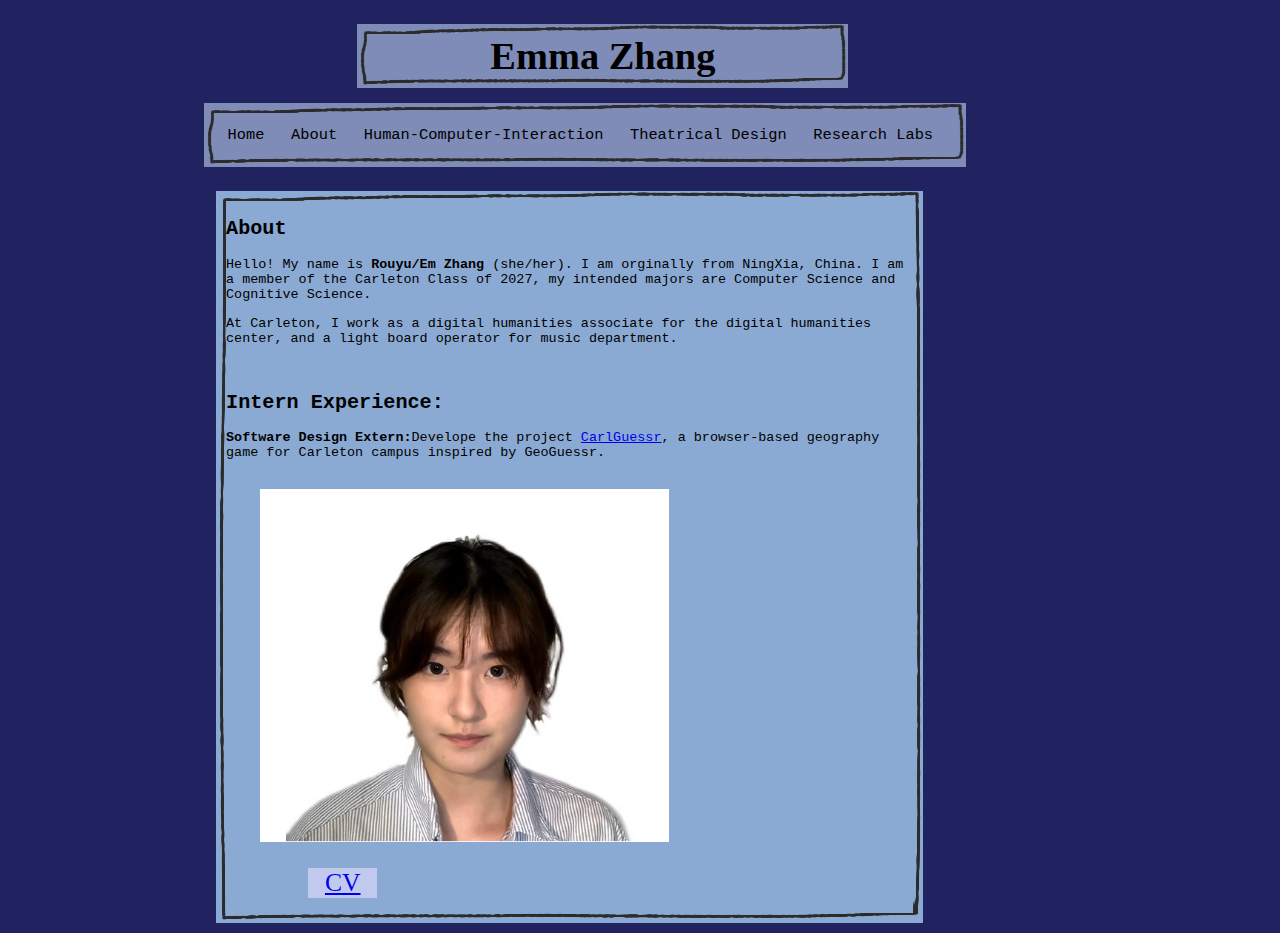
==== about.html @ 7c758288 "first deliverable" ====
<head>
    <title>Emma Zhang - About</title>
    <link rel="stylesheet" href="homepage.css">
    </head>
    
    <body>
    
    <div class="background"></div>
    
    <h1 id="borderimg"> Emma Zhang</h1> 
    
    <nav>
        <ul id = "borderimg">
            <li><a href="index.html">Home</a></li>
            <li><a href="about.html">About</a></li>
            <li><a href="hci.html">Human-Computer-Interaction</a></li>
            <li><a href="theater.html">Theatrical Design</a></li>
            <li><a href="labs.html">Research Labs</a></li>
        </ul>
    </nav>
    <div class = "about" id = "borderimg">
    <h2>About</h2>
    <p>Hello! My name is <strong>Rouyu/Em Zhang</strong> (she/her). I am orginally from NingXia, China. I am a member of the Carleton Class of 2027, my intended majors are Computer Science and Cognitive Science.</p> 
    <p>At Carleton, I work as a digital humanities associate for the digital humanities center, and a light board operator for music department.</p>
    <br>
    <h2>Intern Experience:</h2>
    <p><strong>Software Design Extern:</strong>Develope the project <a href="https://github.com/lonoffd/carlguessr">CarlGuessr</a>, a browser-based geography game for Carleton campus inspired by GeoGuessr. </p>
    <br>
    <img src="./photos/headshot1.png", alt="headshot of Emma", id="headshot1">
    <p id = "cv"><a href = "./file/Emma CV.pdf">CV</p>
    </div>                                                                                                                                                                                                                                                                                                                                                                                                                                                                                                                                                                                                                                                                                                                                                                                                                                                                                                                                                                                                                                                                                                                                                                            
    </body>
---- homepage.css ----
body {
    background-color: rgb(32, 35, 96);
    margin-left: 4%;
    margin-right: 4%;
    font-family:monospace;
}
h1 {
    font-family: fantasy;
    font-size:3vmax;
    text-align: center;
    background-color: rgb(126, 140, 183);
    color: black;
    margin-bottom: 15px;
    margin-top: 2%;
    margin-left: 26%;
    padding-right: 0%;
    width: 40%;
    height: 1vh * 1vw;
}

/*navigation Bar*/
nav ul {
    position: relative;
    z-index:200;
    background-color: rgb(126, 140, 183);
    list-style-type:none;
    overflow: hidden;
    padding-left: 2%;
    margin-left: 13%;
    padding-right: 10%;
    width: 63%;
    height: 1vh * 1vw;
}

nav li {
    float: left;
}

nav li a {
    font-size:1.2vw;
    display: block;
    color: black;
    text-decoration:none;
    text-align: center;
    padding: 1.04vw;
}


nav li a:hover {
    color: black;
    background-color: rgb(216, 188, 112);
    z-index: 200;
}


div.about {
    margin-top: 2%;
    margin-left: 14%;
    font-size: 1.05vw;
    background-color: rgb(139, 170, 211);
    padding-left: 6%;
    padding-right:2%;
    padding-top:10%;
    padding-bottom:5%;
    width: 60%;
    z-index:0;
    box-sizing: border-box;
}

img {
    height: 100%;
}
#headshot1{
    height: 40%;
    margin-left: 5%;
}

div.background{
    height:90%;
    margin-left:100%;
    margin-top:0%;
    z-index: 50;
    right: -400px;
    top:100px;
    position: fixed;
}

div.maparea{
    height:64.4%;
    margin-left:40%;
    margin-top:0%;
    z-index: 50;
    right: -200px;
    bottom:0;
    position: fixed;
}

div.mobileonly{
    position: fixed;
    height: 80%;
    right: -20vw;
    bottom: 0;
    z-index: -100;
}

#borderimg {
  border: 10px solid transparent;
  padding: 0px;
  border-image: url(./photos/download.png) 160 stretch;
}

#cv{
    font-family: fantasy;
    font-size:2vmax;
    text-align: center;
    background-color: rgb(193, 202, 238);
    color: black;
    margin-bottom: 15px;
    width: 10%;
    margin-left: 12%;
}
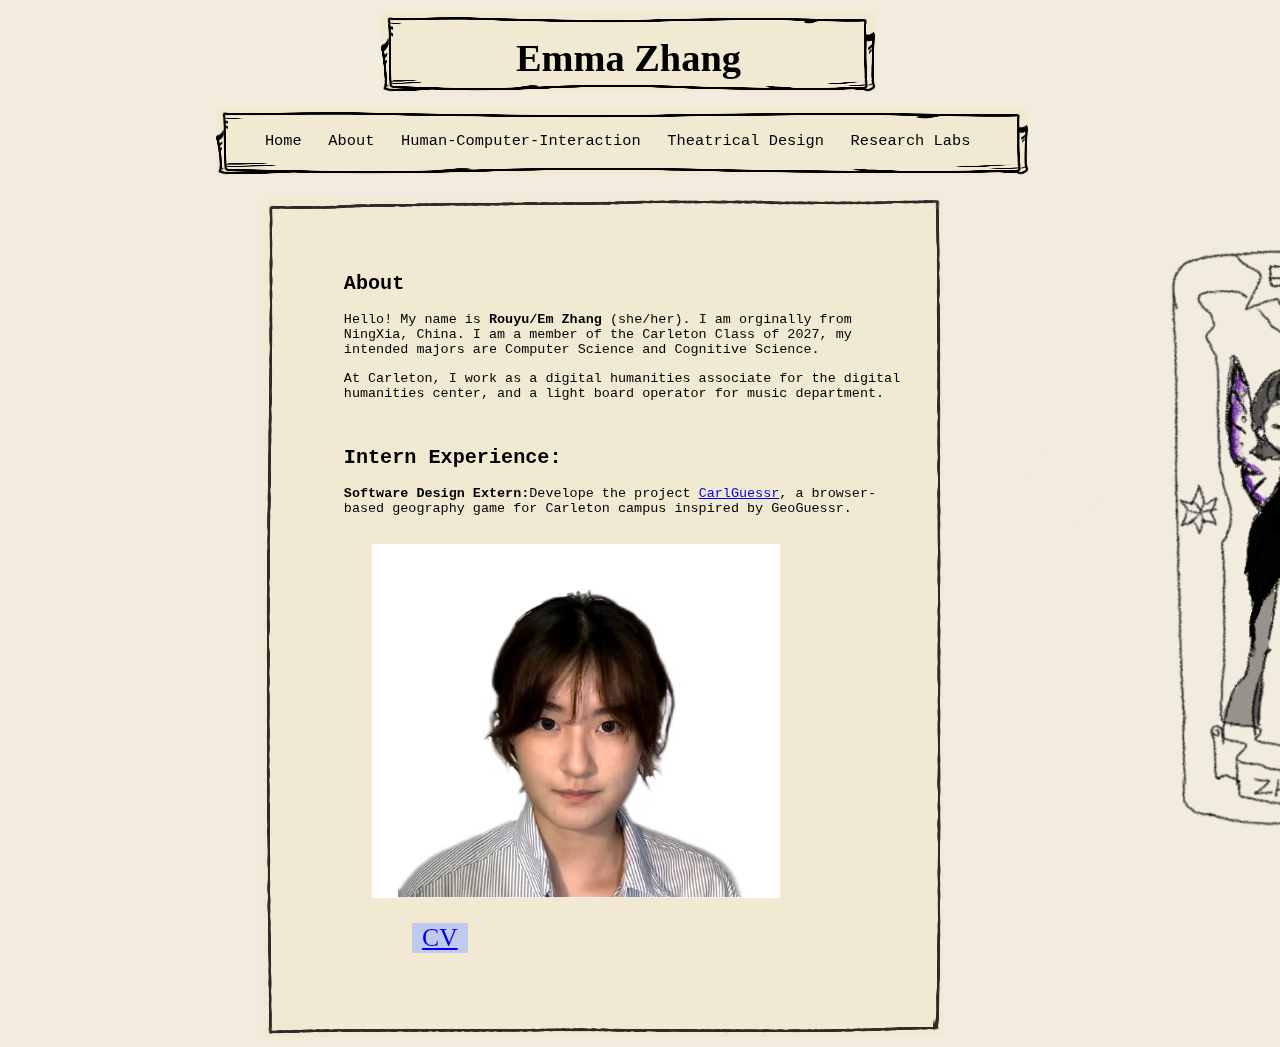
==== commit c926bd30: "second modification" ====
--- a/about.html
+++ b/about.html
@@ -5,7 +5,7 @@
     
     <body>
     
-    <div class="background"></div>
+    <div class="background"><img src = "./photos/about.png"/></div>
     
     <h1 id="borderimg"> Emma Zhang</h1> 
     
@@ -18,7 +18,7 @@
             <li><a href="labs.html">Research Labs</a></li>
         </ul>
     </nav>
-    <div class = "about" id = "borderimg">
+    <div class = "about" id = "contentborderimg">
     <h2>About</h2>
     <p>Hello! My name is <strong>Rouyu/Em Zhang</strong> (she/her). I am orginally from NingXia, China. I am a member of the Carleton Class of 2027, my intended majors are Computer Science and Cognitive Science.</p> 
     <p>At Carleton, I work as a digital humanities associate for the digital humanities center, and a light board operator for music department.</p>
--- a/homepage.css
+++ b/homepage.css
@@ -1,33 +1,37 @@
+/*fonts*/
 body {
-    background-color: rgb(32, 35, 96);
+    background-color: rgb(242, 236, 223);
     margin-left: 4%;
     margin-right: 4%;
     font-family:monospace;
 }
 h1 {
     font-family: fantasy;
-    font-size:3vmax;
+    font-size: 3vw;
     text-align: center;
-    background-color: rgb(126, 140, 183);
+    background-color: rgb(241,233,210);
     color: black;
     margin-bottom: 15px;
-    margin-top: 2%;
-    margin-left: 26%;
+    margin-top: 1%;
+    margin-left: 28%;
+    padding-top: 1%;
     padding-right: 0%;
     width: 40%;
     height: 1vh * 1vw;
 }
 
+
+
 /*navigation Bar*/
 nav ul {
     position: relative;
     z-index:200;
-    background-color: rgb(126, 140, 183);
+    background-color: rgb(241,233,210);
     list-style-type:none;
     overflow: hidden;
     padding-left: 2%;
-    margin-left: 13%;
-    padding-right: 10%;
+    margin-left: 14%;
+    padding-right:2%;
     width: 63%;
     height: 1vh * 1vw;
 }
@@ -47,41 +51,47 @@
 
 
 nav li a:hover {
-    color: black;
-    background-color: rgb(216, 188, 112);
+    color: rgb(255, 255, 255);
+    background-color: rgb(55, 148, 210);
     z-index: 200;
 }
 
 
+
+/*Main content Blocks*/
+div.projects {
+    font-size: 1.2vw;
+    background-color: rgb(139, 170, 211);
+    padding-left: 2%;
+    padding-right:2%;
+    padding-top:1%;
+    padding-bottom:5%;
+    left: 10%;
+    width: 55%;
+    height: 60%;
+    position: fixed;
+    z-index: 0;
+}
+
 div.about {
     margin-top: 2%;
-    margin-left: 14%;
+    margin-left: 18%;
     font-size: 1.05vw;
-    background-color: rgb(139, 170, 211);
+    background-color: rgb(241,233,210);
     padding-left: 6%;
     padding-right:2%;
-    padding-top:10%;
+    padding-top:4%;
     padding-bottom:5%;
-    width: 60%;
-    z-index:0;
-    box-sizing: border-box;
-}
-
-img {
-    height: 100%;
-}
-#headshot1{
-    height: 40%;
-    margin-left: 5%;
+    width: 48%;
+    z-index:-50;
 }
 
 div.background{
-    height:90%;
-    margin-left:100%;
-    margin-top:0%;
-    z-index: 50;
-    right: -400px;
-    top:100px;
+    height:100%;
+    margin-left:12%;
+    margin-top:4%;
+    z-index: -100;
+    top:0;
     position: fixed;
 }
 
@@ -103,12 +113,43 @@
     z-index: -100;
 }
 
-#borderimg {
-  border: 10px solid transparent;
-  padding: 0px;
-  border-image: url(./photos/download.png) 160 stretch;
+
+/*Buttons*/
+button{
+    background-color: rgb(184, 184, 184);
+    height: 150%;
 }
 
+button:hover {
+    background-color: rgb(226, 184, 245);
+}
+
+
+/* blocks bordering*/
+#borderimg {
+    border: 12px solid;
+    border-image: url(./photos/border.png) 70 stretch;
+  }
+  
+  #contentborderimg {
+      border: 10px solid;
+      border-image: url(./photos/download.png) 170 stretch;
+    }
+
+    
+
+/*Image*/
+img {
+    height: 100%;
+
+}
+#headshot1{
+    height: 40%;
+    padding-left: 5%;
+}
+
+
+/*Attachments*/
 #cv{
     font-family: fantasy;
     font-size:2vmax;
@@ -118,4 +159,6 @@
     margin-bottom: 15px;
     width: 10%;
     margin-left: 12%;
-}+}
+
+
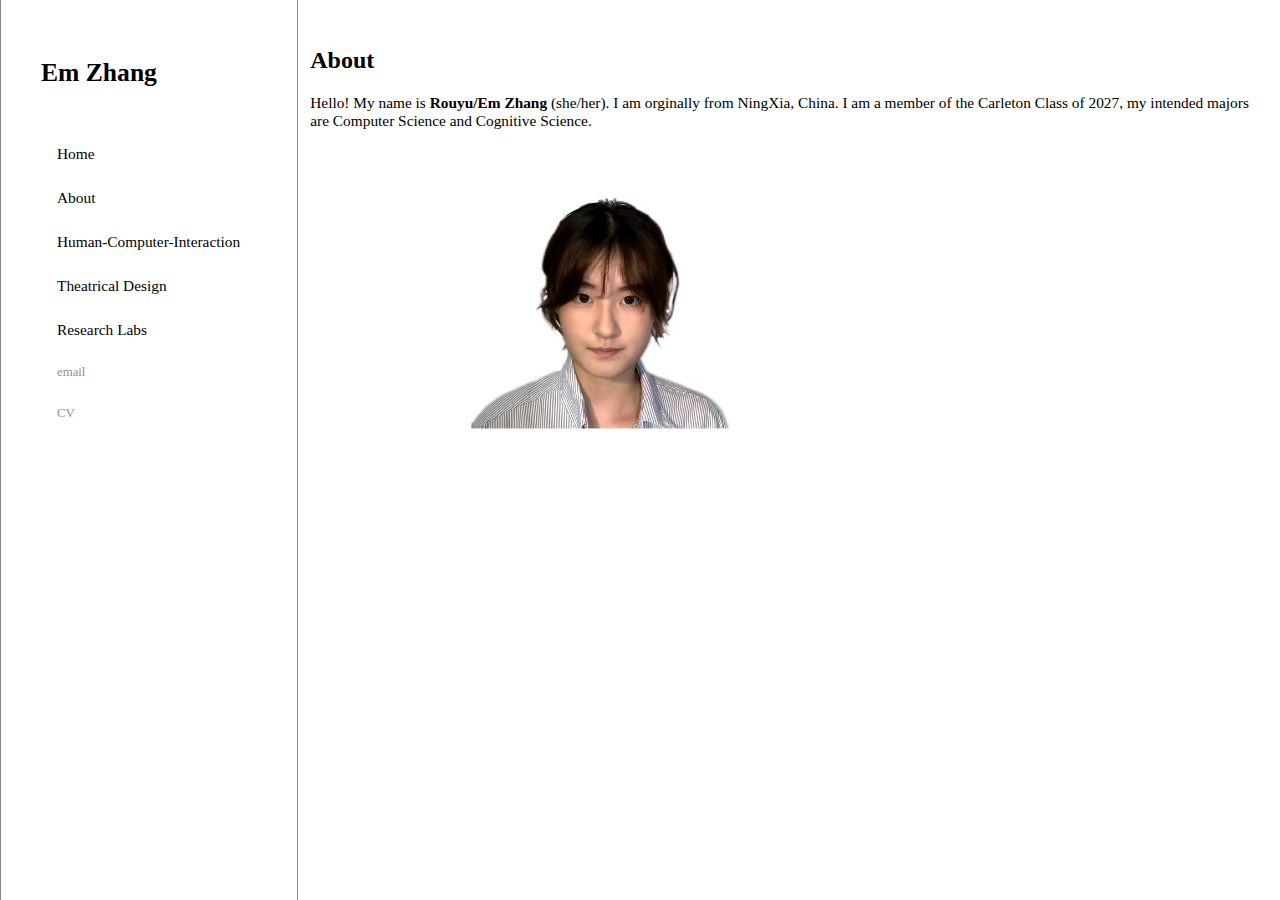
==== commit bdf16aaf: "change of style" ====
--- a/about.html
+++ b/about.html
@@ -2,34 +2,28 @@
     <title>Emma Zhang - About</title>
     <link rel="stylesheet" href="homepage.css">
     </head>
-    
+
     <body>
-    
-    <div class="background"><img src = "./photos/about.png"/></div>
-    
-    <h1 id="borderimg"> Emma Zhang</h1> 
-    
-    <nav>
-        <ul id = "borderimg">
-            <li><a href="index.html">Home</a></li>
-            <li><a href="about.html">About</a></li>
-            <li><a href="hci.html">Human-Computer-Interaction</a></li>
-            <li><a href="theater.html">Theatrical Design</a></li>
-            <li><a href="labs.html">Research Labs</a></li>
-        </ul>
-    </nav>
-    <div class = "about" id = "contentborderimg">
-    <h2>About</h2>
-    <p>Hello! My name is <strong>Rouyu/Em Zhang</strong> (she/her). I am orginally from NingXia, China. I am a member of the Carleton Class of 2027, my intended majors are Computer Science and Cognitive Science.</p> 
-    <p>At Carleton, I work as a digital humanities associate for the digital humanities center, and a light board operator for music department.</p>
-    <br>
-    <h2>Intern Experience:</h2>
-    <p><strong>Software Design Extern:</strong>Develope the project <a href="https://github.com/lonoffd/carlguessr">CarlGuessr</a>, a browser-based geography game for Carleton campus inspired by GeoGuessr. </p>
-    <br>
-    <img src="./photos/headshot1.png", alt="headshot of Emma", id="headshot1">
-    <p id = "cv"><a href = "./file/Emma CV.pdf">CV</p>
-    </div>                                                                                                                                                                                                                                                                                                                                                                                                                                                                                                                                                                                                                                                                                                                                                                                                                                                                                                                                                                                                                                                                                                                                                                            
-    </body>
-
+        <nav>
+            <ul class = "sidenav">
+                <h1> Em Zhang</h1> 
+                <br>
+                <br>
+                <li><a href="index.html">Home</a></li>
+                <li><a href="about.html">About</a></li>
+                <li><a href="hci.html">Human-Computer-Interaction</a></li>
+                <li><a href="theater.html">Theatrical Design</a></li>
+                <li><a href="labs.html">Research Labs</a></li>
+                <li><a id = "subnav", href="mailto:zhange2@carleton.edu">email</a></li>
+                <li><a id = "subnav", href="./file/Emma CV.pdf">CV</a></li>
+            </ul>
+        </nav>
+        <div class="main">
+        <h2> About</h2> 
+        <p>Hello! My name is <strong>Rouyu/Em Zhang</strong> (she/her). I am orginally from NingXia, China. I am a member of the Carleton Class of 2027, my intended majors are Computer Science and Cognitive Science.</p> 
+        <br>
+        <img src="./photos/headshot1.png", alt="headshot of Emma", id="headshot1">
+            </div>
+            </body>
    
         --- a/homepage.css
+++ b/homepage.css
@@ -1,61 +1,74 @@
 /*fonts*/
 body {
-    background-color: rgb(242, 236, 223);
+    background-color: rgb(255, 255, 255);
     margin-left: 4%;
     margin-right: 4%;
-    font-family:monospace;
+    font-family:Georgia, 'Times New Roman', Times, serif;
 }
+
 h1 {
-    font-family: fantasy;
-    font-size: 3vw;
-    text-align: center;
-    background-color: rgb(241,233,210);
+    font-family:Georgia;
+    font-size: 2vw;
+    text-align: left;
     color: black;
     margin-bottom: 15px;
-    margin-top: 1%;
-    margin-left: 28%;
-    padding-top: 1%;
-    padding-right: 0%;
-    width: 40%;
-    height: 1vh * 1vw;
+    margin-top: 4%;
 }
 
-
-
-/*navigation Bar*/
-nav ul {
-    position: relative;
-    z-index:200;
-    background-color: rgb(241,233,210);
-    list-style-type:none;
-    overflow: hidden;
-    padding-left: 2%;
-    margin-left: 14%;
-    padding-right:2%;
-    width: 63%;
-    height: 1vh * 1vw;
+p{
+    font-size: 1.2vw;
+}
+p2{
+    font-size: 1.6vw;
+}
+p3{
+    font-size: 1.2vw;
+    color:rgb(112, 112, 112);
 }
 
-nav li {
-    float: left;
-}
+.main {
+    margin-top:4%;
+    margin-left:22%;
+    width: 80%;
+    padding: 0;
+  }
+ a:link{
+    color:#380d87f0;
+    font-size: 1.2vw;
+    text-decoration: none;
+ }
 
-nav li a {
-    font-size:1.2vw;
+/*Side nav bar*/
+.sidenav {
+    height: 100%;
+    width: 20%;
+    position: fixed;
+    list-style-type:none;
+    z-index: 1;
+    left: 0;
+    top: -20;
+    background-color: rgb(255, 255, 255);
+    overflow-x: hidden;
+    padding-top: 4%;
+    border: solid 1.2px rgb(138, 138, 138);
+  }
+  
+  .sidenav a {
+    padding: 6px 8px 20px 16px;
+    text-decoration: none;
+    font-size: 1.2vw;
+    font-family:Georgia;
+    color: #000000;
     display: block;
-    color: black;
-    text-decoration:none;
-    text-align: center;
-    padding: 1.04vw;
-}
-
-
-nav li a:hover {
-    color: rgb(255, 255, 255);
-    background-color: rgb(55, 148, 210);
-    z-index: 200;
-}
-
+  }
+  
+  .sidenav a:hover {
+    color: #c8bfbff0;
+  }
+ #subnav{
+    color:rgb(144, 144, 144);
+    font-size:1vw;
+ }
 
 
 /*Main content Blocks*/
@@ -71,19 +84,6 @@
     height: 60%;
     position: fixed;
     z-index: 0;
-}
-
-div.about {
-    margin-top: 2%;
-    margin-left: 18%;
-    font-size: 1.05vw;
-    background-color: rgb(241,233,210);
-    padding-left: 6%;
-    padding-right:2%;
-    padding-top:4%;
-    padding-bottom:5%;
-    width: 48%;
-    z-index:-50;
 }
 
 div.background{
@@ -144,10 +144,14 @@
 
 }
 #headshot1{
-    height: 40%;
+    height: 30%;
     padding-left: 5%;
+    margin-left:10%;
 }
-
+#poster{
+    max-width: 900px;
+    height: auto;
+}
 
 /*Attachments*/
 #cv{
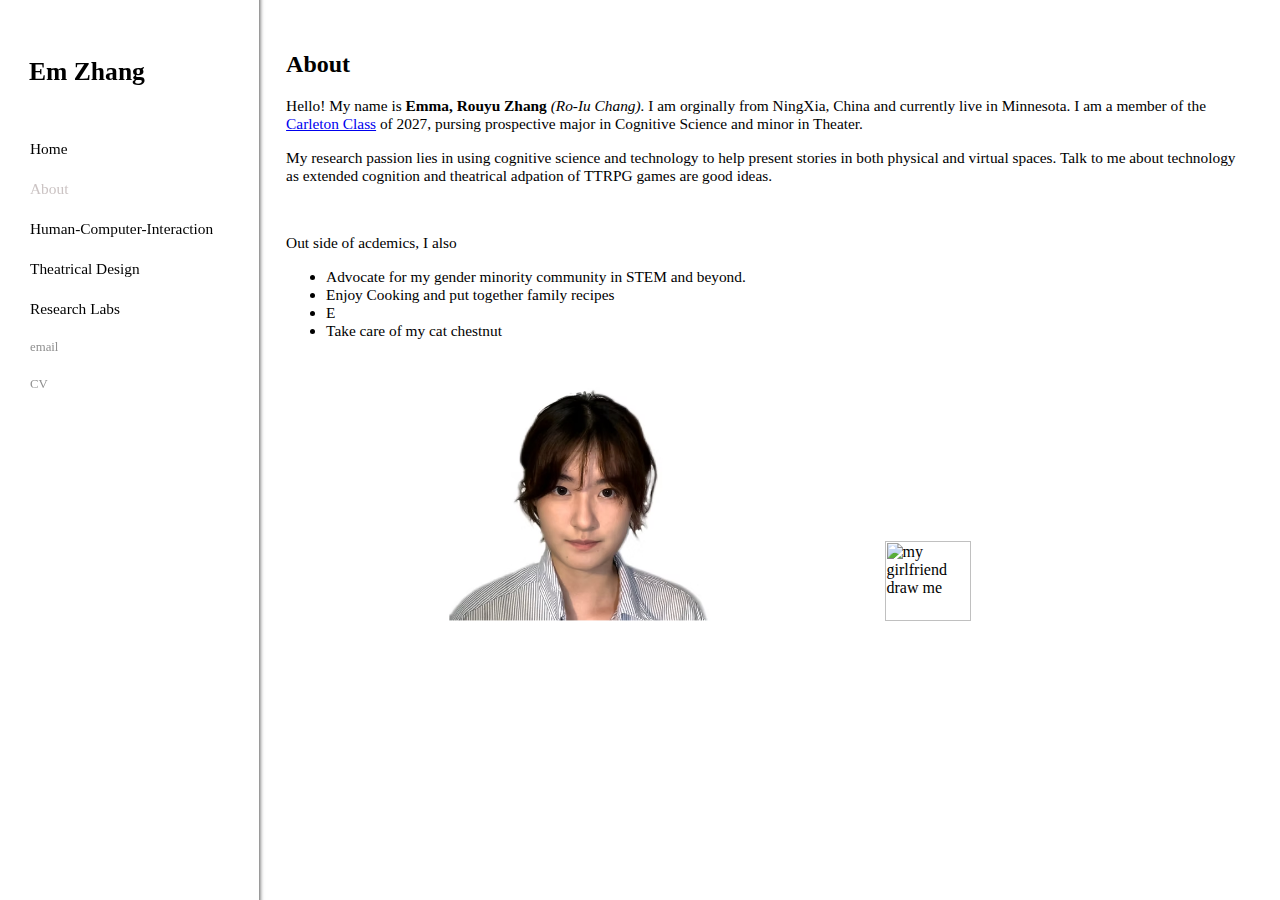
==== commit 3709ad0e: "update" ====
--- a/about.html
+++ b/about.html
@@ -10,7 +10,7 @@
                 <br>
                 <br>
                 <li><a href="index.html">Home</a></li>
-                <li><a href="about.html">About</a></li>
+                <li class="active"><a href="about.html">About</a></li>
                 <li><a href="hci.html">Human-Computer-Interaction</a></li>
                 <li><a href="theater.html">Theatrical Design</a></li>
                 <li><a href="labs.html">Research Labs</a></li>
@@ -20,9 +20,18 @@
         </nav>
         <div class="main">
         <h2> About</h2> 
-        <p>Hello! My name is <strong>Rouyu/Em Zhang</strong> (she/her). I am orginally from NingXia, China. I am a member of the Carleton Class of 2027, my intended majors are Computer Science and Cognitive Science.</p> 
+        <p>Hello! My name is <strong>Emma, Rouyu Zhang</strong> <em>(Ro-Iu Chang).</em> I am orginally from NingXia, China and currently live in Minnesota.  I am a member of the <a href="https://www.carleton.edu/">Carleton Class</a> of 2027, pursing prospective major in Cognitive Science and minor in Theater.</p> 
+        <p>My research passion lies in using cognitive science and technology to help present stories in both physical and virtual spaces. Talk to me about technology as extended cognition and theatrical adpation of TTRPG games are good ideas.</p>        
         <br>
-        <img src="./photos/headshot1.png", alt="headshot of Emma", id="headshot1">
+        <p>Out side of acdemics, I also</p>
+        <ul>
+            <li>Advocate for my gender minority community in STEM and beyond.</li>
+            <li>Enjoy Cooking and put together family recipes</li>
+            <li>E</li>
+            <li>Take care of my cat chestnut</li>
+        </ul>
+        <img src="./assets/headshot1.png", alt="headshot of Emma", id="headshot1">
+        <img src="./assets/me.jpg", alt="my girlfriend draw me", id="headshot1">
             </div>
             </body>
    
--- a/homepage.css
+++ b/homepage.css
@@ -1,11 +1,4 @@
 /*fonts*/
-body {
-    background-color: rgb(255, 255, 255);
-    margin-left: 4%;
-    margin-right: 4%;
-    font-family:Georgia, 'Times New Roman', Times, serif;
-}
-
 h1 {
     font-family:Georgia;
     font-size: 2vw;
@@ -14,7 +7,6 @@
     margin-bottom: 15px;
     margin-top: 4%;
 }
-
 p{
     font-size: 1.2vw;
 }
@@ -25,118 +17,104 @@
     font-size: 1.2vw;
     color:rgb(112, 112, 112);
 }
+li{ font-size: 1.2vw;}
+
 
 .main {
     margin-top:4%;
+    font-family:Georgia, 'Times New Roman', Times, serif;
     margin-left:22%;
-    width: 80%;
+    width: 76%;
     padding: 0;
+    background-color: rgb(255, 255, 255);
+    font-family:Georgia, 'Times New Roman', Times, serif;
   }
- a:link{
-    color:#380d87f0;
+
+
+.center {
+    font-family:Georgia, 'Times New Roman', Times, serif;
+    margin-left:48%;
+    padding: 0;
+   align-items: center;
+    font-family:Georgia, 'Times New Roman', Times, serif;
+  }
+ a：link{
+    color:#062ffbf0;
     font-size: 1.2vw;
-    text-decoration: none;
+    text-decoration:underline;
  }
+
+ div.background{
+    background-image: url("assets/wallpaper.png");
+    background-size: cover;
+    height:100%;
+    z-index: -100;
+    top:0;
+}
+
 
 /*Side nav bar*/
 .sidenav {
     height: 100%;
-    width: 20%;
+    width: 18%;
     position: fixed;
     list-style-type:none;
     z-index: 1;
-    left: 0;
+    left: -12;
     top: -20;
     background-color: rgb(255, 255, 255);
     overflow-x: hidden;
     padding-top: 4%;
-    border: solid 1.2px rgb(138, 138, 138);
+    border-width:1.2px;
+    border-style: outset;
+    box-shadow: 0 0 4px #555;
   }
   
   .sidenav a {
-    padding: 6px 8px 20px 16px;
+    padding: 2px 2px 20px 1px;
     text-decoration: none;
     font-size: 1.2vw;
     font-family:Georgia;
     color: #000000;
     display: block;
   }
-  
-  .sidenav a:hover {
-    color: #c8bfbff0;
-  }
+
+ 
+.sidenav li:hover a,
+.sidenav li.active a {
+    color: #c8bfbff0; /* Lightened text */
+}
+
  #subnav{
     color:rgb(144, 144, 144);
     font-size:1vw;
  }
 
 
-/*Main content Blocks*/
-div.projects {
-    font-size: 1.2vw;
-    background-color: rgb(139, 170, 211);
-    padding-left: 2%;
-    padding-right:2%;
-    padding-top:1%;
-    padding-bottom:5%;
-    left: 10%;
-    width: 55%;
-    height: 60%;
-    position: fixed;
-    z-index: 0;
-}
-
-div.background{
-    height:100%;
-    margin-left:12%;
-    margin-top:4%;
-    z-index: -100;
-    top:0;
-    position: fixed;
-}
-
-div.maparea{
-    height:64.4%;
-    margin-left:40%;
-    margin-top:0%;
-    z-index: 50;
-    right: -200px;
-    bottom:0;
-    position: fixed;
-}
-
-div.mobileonly{
-    position: fixed;
-    height: 80%;
-    right: -20vw;
-    bottom: 0;
-    z-index: -100;
-}
+/* Create four equal columns that sits next to each other */
+.column {
+    -ms-flex: 25%; /* IE10 */
+    flex: 25%;
+    max-width: 50%;
+    padding: 0 4px;
+  }
+  
+  .column img {
+    margin-top: 8px;
+    vertical-align: middle;
+  }
+  
+  div.page {
+    background-color: #ffffff;
+    line-height: 150%;
+    padding-left: 10%;
+    padding-right: 10%;
+    padding-top: 2%;
+    padding-bottom: 3%;
+    max-width: 80%;
+  }
 
 
-/*Buttons*/
-button{
-    background-color: rgb(184, 184, 184);
-    height: 150%;
-}
-
-button:hover {
-    background-color: rgb(226, 184, 245);
-}
-
-
-/* blocks bordering*/
-#borderimg {
-    border: 12px solid;
-    border-image: url(./photos/border.png) 70 stretch;
-  }
-  
-  #contentborderimg {
-      border: 10px solid;
-      border-image: url(./photos/download.png) 170 stretch;
-    }
-
-    
 
 /*Image*/
 img {
@@ -149,8 +127,9 @@
     margin-left:10%;
 }
 #poster{
-    max-width: 900px;
+    max-width: 80%;
     height: auto;
+    margin-left:6%;
 }
 
 /*Attachments*/
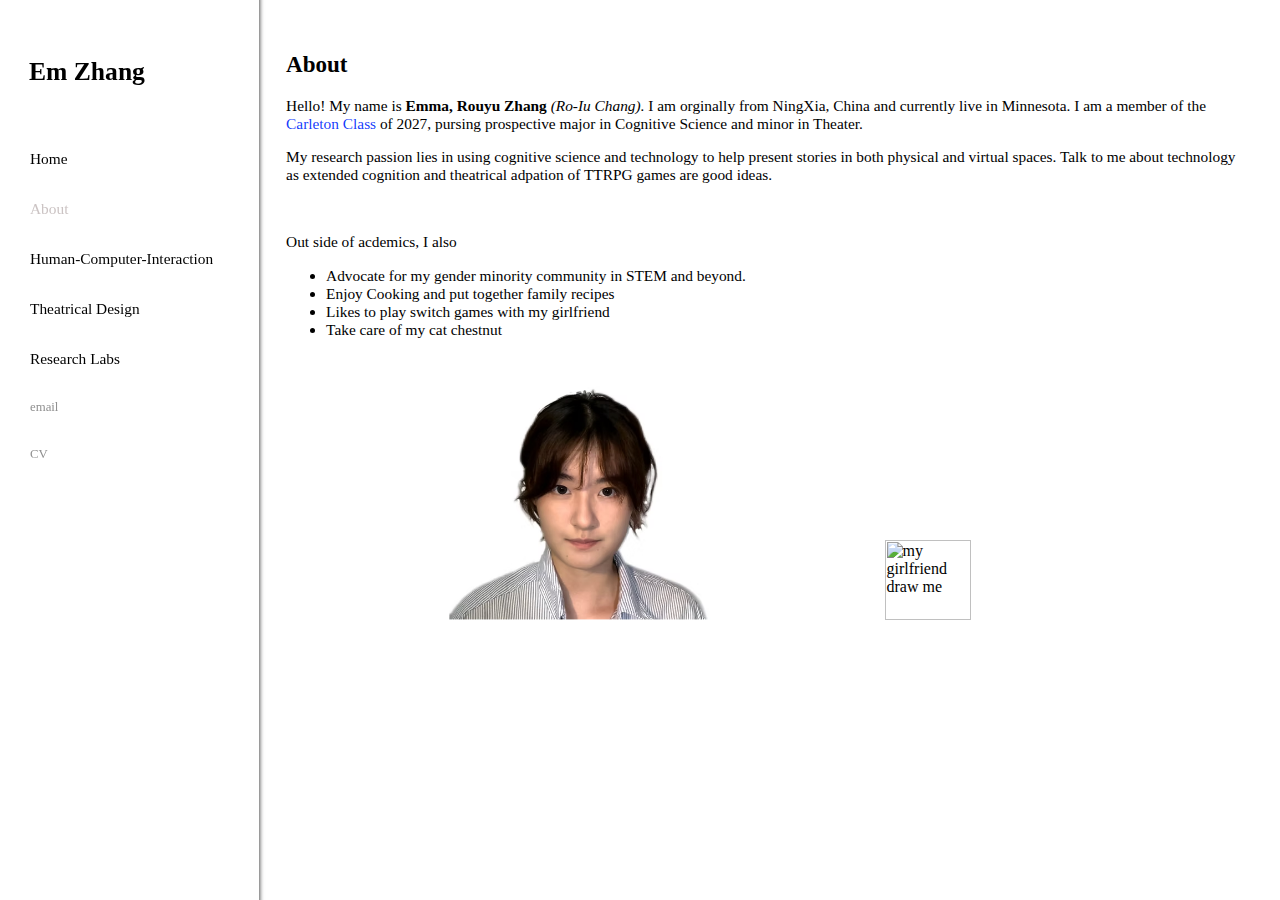
==== commit 8143302e: "update" ====
--- a/about.html
+++ b/about.html
@@ -1,38 +1,36 @@
-<head>
-    <title>Emma Zhang - About</title>
-    <link rel="stylesheet" href="homepage.css">
-    </head>
-
-    <body>
-        <nav>
-            <ul class = "sidenav">
-                <h1> Em Zhang</h1> 
-                <br>
-                <br>
-                <li><a href="index.html">Home</a></li>
-                <li class="active"><a href="about.html">About</a></li>
-                <li><a href="hci.html">Human-Computer-Interaction</a></li>
-                <li><a href="theater.html">Theatrical Design</a></li>
-                <li><a href="labs.html">Research Labs</a></li>
-                <li><a id = "subnav", href="mailto:zhange2@carleton.edu">email</a></li>
-                <li><a id = "subnav", href="./file/Emma CV.pdf">CV</a></li>
-            </ul>
-        </nav>
-        <div class="main">
-        <h2> About</h2> 
-        <p>Hello! My name is <strong>Emma, Rouyu Zhang</strong> <em>(Ro-Iu Chang).</em> I am orginally from NingXia, China and currently live in Minnesota.  I am a member of the <a href="https://www.carleton.edu/">Carleton Class</a> of 2027, pursing prospective major in Cognitive Science and minor in Theater.</p> 
-        <p>My research passion lies in using cognitive science and technology to help present stories in both physical and virtual spaces. Talk to me about technology as extended cognition and theatrical adpation of TTRPG games are good ideas.</p>        
-        <br>
-        <p>Out side of acdemics, I also</p>
-        <ul>
-            <li>Advocate for my gender minority community in STEM and beyond.</li>
-            <li>Enjoy Cooking and put together family recipes</li>
-            <li>E</li>
-            <li>Take care of my cat chestnut</li>
-        </ul>
-        <img src="./assets/headshot1.png", alt="headshot of Emma", id="headshot1">
-        <img src="./assets/me.jpg", alt="my girlfriend draw me", id="headshot1">
-            </div>
-            </body>
-   
-        +            <head>
+                <title>Emma Zhang - About</title>
+                <link rel="stylesheet" href="homepage.css">
+                </head>
+            
+                <body>
+                    <nav>
+                        <ul class = "sidenav">
+                            <h1> Em Zhang</h1> 
+                            <br>
+                            <br>
+                            <li><a href="index.html">Home</a></li>
+                            <li class="active"><a href="about.html">About</a></li>
+                            <li><a href="hci.html">Human-Computer-Interaction</a></li>
+                            <li><a href="theater.html">Theatrical Design</a></li>
+                            <li><a href="labs.html">Research Labs</a></li>
+                            <li><a id = "subnav", href="mailto:zhange2@carleton.edu">email</a></li>
+                            <li><a id = "subnav", href="./file/Emma CV.pdf">CV</a></li>
+                        </ul>
+                    </nav>
+                    <div class="main">
+                    <h2> About</h2> 
+                    <p>Hello! My name is <strong>Emma, Rouyu Zhang</strong> <em>(Ro-Iu Chang).</em> I am orginally from NingXia, China and currently live in Minnesota.  I am a member of the <a href="https://www.carleton.edu/">Carleton Class</a> of 2027, pursing prospective major in Cognitive Science and minor in Theater.</p> 
+                    <p>My research passion lies in using cognitive science and technology to help present stories in both physical and virtual spaces. Talk to me about technology as extended cognition and theatrical adpation of TTRPG games are good ideas.</p>        
+                    <br>
+                    <p>Out side of acdemics, I also</p>
+                    <ul>
+                        <li>Advocate for my gender minority community in STEM and beyond.</li>
+                        <li>Enjoy Cooking and put together family recipes</li>
+                        <li>Likes to play switch games with my girlfriend</li>
+                        <li>Take care of my cat chestnut</li>
+                    </ul>
+                    <img src="./assets/headshot1.png", alt="headshot of Emma", id="headshot1">
+                    <img src="./assets/me.jpg", alt="my girlfriend draw me", id="headshot1">
+                        </div>
+                        </body>--- a/homepage.css
+++ b/homepage.css
@@ -1,147 +1,162 @@
 /*fonts*/
 h1 {
-    font-family:Georgia;
-    font-size: 2vw;
-    text-align: left;
-    color: black;
-    margin-bottom: 15px;
-    margin-top: 4%;
+  font-family:Georgia;
+  font-size: 2vw;
+  text-align: left;
+  color: black;
+  margin-bottom: 15px;
+  margin-top: 4%;
+}
+h2{
+  font-size: 1.8vw;
 }
 p{
-    font-size: 1.2vw;
+  font-size: 1.2vw;
 }
 p2{
-    font-size: 1.6vw;
+  font-size: 1.6vw;
 }
 p3{
-    font-size: 1.2vw;
-    color:rgb(112, 112, 112);
+  font-size: 1.2vw;
+  color:rgb(112, 112, 112);
 }
 li{ font-size: 1.2vw;}
 
 
 .main {
-    margin-top:4%;
-    font-family:Georgia, 'Times New Roman', Times, serif;
-    margin-left:22%;
-    width: 76%;
-    padding: 0;
-    background-color: rgb(255, 255, 255);
-    font-family:Georgia, 'Times New Roman', Times, serif;
-  }
+  margin-top:4%;
+  font-family:Georgia, 'Times New Roman', Times, serif;
+  margin-left:22%;
+  width: 76%;
+  padding: 0;
+  background-color: rgb(255, 255, 255);
+  font-family:Georgia, 'Times New Roman', Times, serif;
+}
 
+.main a{
+  color:#062ffbf0;
+  font-size: 1.2vw;
+  text-decoration:none;
+}
 
 .center {
-    font-family:Georgia, 'Times New Roman', Times, serif;
-    margin-left:48%;
-    padding: 0;
-   align-items: center;
-    font-family:Georgia, 'Times New Roman', Times, serif;
-  }
- a：link{
-    color:#062ffbf0;
-    font-size: 1.2vw;
-    text-decoration:underline;
- }
-
- div.background{
-    background-image: url("assets/wallpaper.png");
-    background-size: cover;
-    height:100%;
-    z-index: -100;
-    top:0;
+  font-family:Georgia, 'Times New Roman', Times, serif;
+  margin-left:48%;
+  padding: 0;
+ align-items: center;
+  font-family:Georgia, 'Times New Roman', Times, serif;
+}
+a：link{
+  color:#062ffbf0;
+  font-size: 1.2vw;
+  text-decoration:underline;
+}
+.middle{
+  margin-left:24%;
+}
+div.background{
+  background-image: url("assets/wallpaper.png");
+  background-size: cover;
+  height:100%;
+  z-index: -100;
+  top:0;
 }
 
 
 /*Side nav bar*/
 .sidenav {
-    height: 100%;
-    width: 18%;
-    position: fixed;
-    list-style-type:none;
-    z-index: 1;
-    left: -12;
-    top: -20;
-    background-color: rgb(255, 255, 255);
-    overflow-x: hidden;
-    padding-top: 4%;
-    border-width:1.2px;
-    border-style: outset;
-    box-shadow: 0 0 4px #555;
-  }
-  
-  .sidenav a {
-    padding: 2px 2px 20px 1px;
-    text-decoration: none;
-    font-size: 1.2vw;
-    font-family:Georgia;
-    color: #000000;
-    display: block;
-  }
+  height: 100%;
+  width: 18%;
+  position: fixed;
+  list-style-type:none;
+  z-index: 1;
+  left: -12;
+  top: -20;
+  background-color: rgb(255, 255, 255);
+  overflow-x: hidden;
+  padding-top: 4%;
+  border-width:1.2px;
+  border-style: outset;
+  box-shadow: 0 0 4px #555;
+}
 
- 
+.sidenav a {
+  padding: 12px 2px 20px 1px;
+  text-decoration: none;
+  font-size: 1.2vw;
+  font-family:Georgia;
+  color: #000000;
+  display: block;
+}
+
+
 .sidenav li:hover a,
 .sidenav li.active a {
-    color: #c8bfbff0; /* Lightened text */
+  color: #c8bfbff0; /* Lightened text */
 }
 
- #subnav{
-    color:rgb(144, 144, 144);
-    font-size:1vw;
- }
+#subnav{
+  color:rgb(144, 144, 144);
+  font-size:1vw;
+}
 
 
 /* Create four equal columns that sits next to each other */
 .column {
-    -ms-flex: 25%; /* IE10 */
-    flex: 25%;
-    max-width: 50%;
-    padding: 0 4px;
-  }
-  
-  .column img {
-    margin-top: 8px;
-    vertical-align: middle;
-  }
-  
-  div.page {
-    background-color: #ffffff;
-    line-height: 150%;
-    padding-left: 10%;
-    padding-right: 10%;
-    padding-top: 2%;
-    padding-bottom: 3%;
-    max-width: 80%;
-  }
+  -ms-flex: 25%; /* IE10 */
+  flex: 25%;
+  max-width: 50%;
+  padding: 0 4px;
+}
+
+.column img {
+  margin-top: 8px;
+  vertical-align: middle;
+}
+
+div.page {
+  background-color: #ffffff;
+  line-height: 150%;
+  padding-left: 10%;
+  padding-right: 10%;
+  padding-top: 2%;
+  padding-bottom: 3%;
+  max-width: 80%;
+}
 
 
 
 /*Image*/
 img {
-    height: 100%;
+  height:50%;
+  margin-left: 34%;
 
 }
 #headshot1{
-    height: 30%;
-    padding-left: 5%;
-    margin-left:10%;
+  height: 30%;
+  padding-left: 5%;
+  margin-left:10%;
 }
 #poster{
-    max-width: 80%;
-    height: auto;
-    margin-left:6%;
+  max-width: 80%;
+  height: auto;
+  margin-left:6%;
+}
+figcaption {
+  color: rgb(0, 0, 0);
+  font-style: italic;
+  padding: 2px;
+  text-align: center;
 }
 
 /*Attachments*/
 #cv{
-    font-family: fantasy;
-    font-size:2vmax;
-    text-align: center;
-    background-color: rgb(193, 202, 238);
-    color: black;
-    margin-bottom: 15px;
-    width: 10%;
-    margin-left: 12%;
+  font-family: fantasy;
+  font-size:2vmax;
+  text-align: center;
+  background-color: rgb(193, 202, 238);
+  color: black;
+  margin-bottom: 15px;
+  width: 10%;
+  margin-left: 12%;
 }
-
-
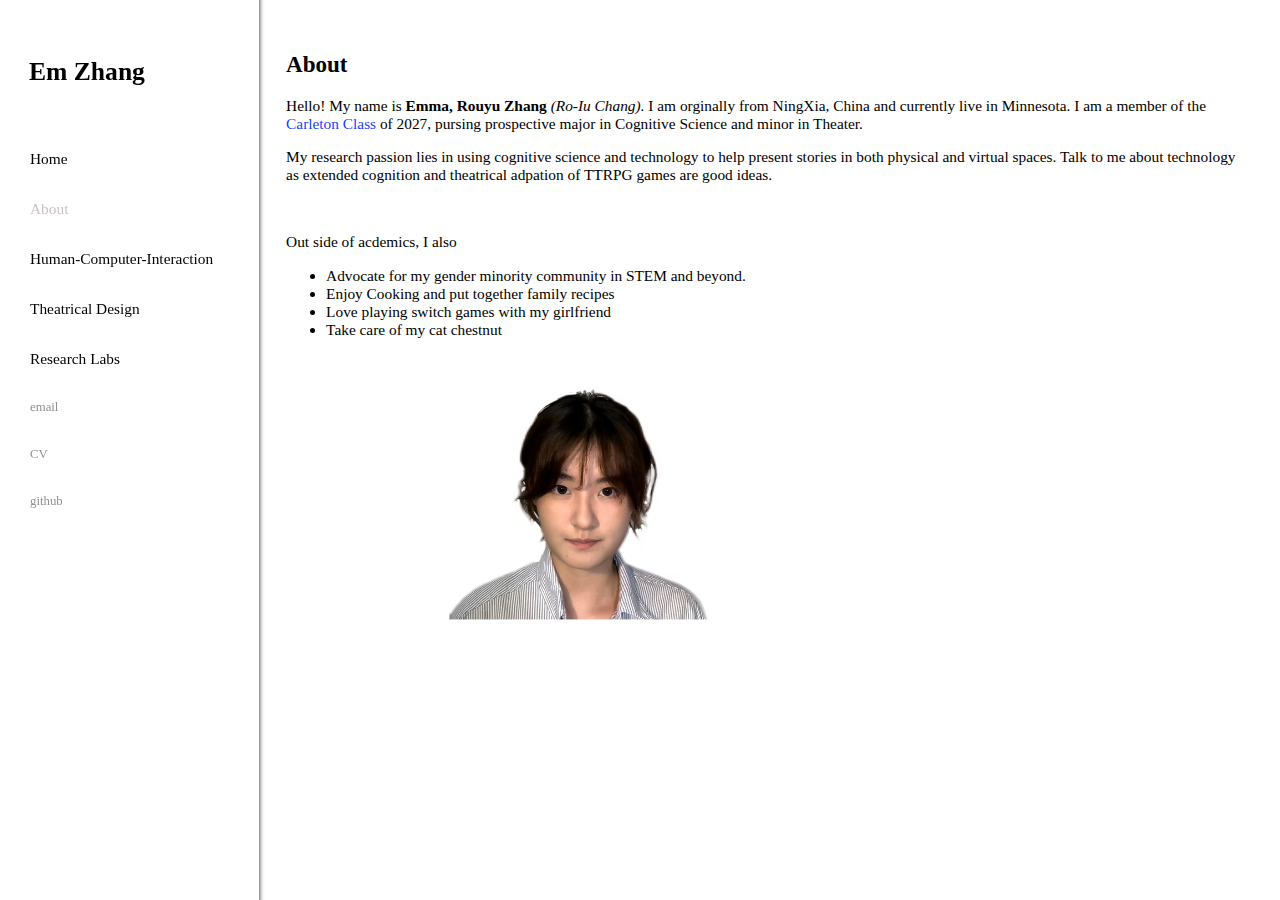
==== commit 99c9bfa4: "update" ====
--- a/about.html
+++ b/about.html
@@ -15,7 +15,9 @@
                             <li><a href="theater.html">Theatrical Design</a></li>
                             <li><a href="labs.html">Research Labs</a></li>
                             <li><a id = "subnav", href="mailto:zhange2@carleton.edu">email</a></li>
-                            <li><a id = "subnav", href="./file/Emma CV.pdf">CV</a></li>
+                            <li><a id = "subnav", href="./file/CV.pdf">CV</a></li>
+                            <li><a id = "subnav", href="https://github.com/EmRuoyu">github</a></li>
+
                         </ul>
                     </nav>
                     <div class="main">
@@ -27,10 +29,9 @@
                     <ul>
                         <li>Advocate for my gender minority community in STEM and beyond.</li>
                         <li>Enjoy Cooking and put together family recipes</li>
-                        <li>Likes to play switch games with my girlfriend</li>
+                        <li>Love playing switch games with my girlfriend</li>
                         <li>Take care of my cat chestnut</li>
                     </ul>
                     <img src="./assets/headshot1.png", alt="headshot of Emma", id="headshot1">
-                    <img src="./assets/me.jpg", alt="my girlfriend draw me", id="headshot1">
                         </div>
                         </body>--- a/homepage.css
+++ b/homepage.css
@@ -52,7 +52,7 @@
   text-decoration:underline;
 }
 .middle{
-  margin-left:24%;
+  margin-left:18%;
 }
 div.background{
   background-image: url("assets/wallpaper.png");
